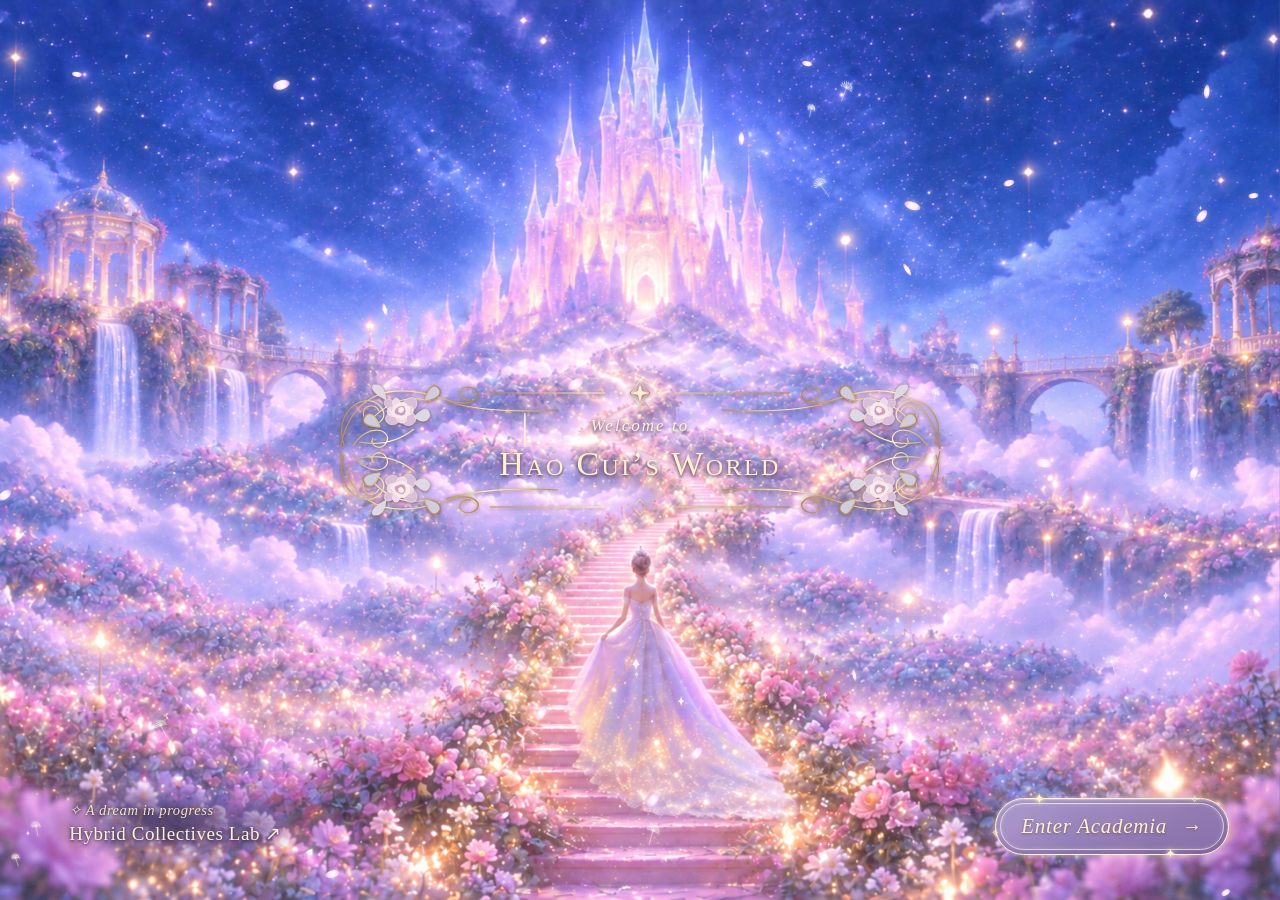
==== art.html @ e6f8b488 "Dream page lab link: Chinese text Co-Authored-By: Claude Opus 5.5 <noreply@anthropic.com> Claude-Ses" ====
<!DOCTYPE html>

<html lang="en"><head><meta charset="utf-8"/><meta content="width=device-width,initial-scale=1" name="viewport"/><title>Welcome to Hao Cui’s World</title><link href="art.css?v=35" rel="stylesheet"/><link href="portrait.jpeg?v=35" rel="icon" type="image/jpeg"/></head><body class="immersed">
<main class="dream"><div aria-label="A princess in a flowing gown approaches a luminous castle through a garden of roses" class="landscape"></div><div class="veil"></div><canvas aria-hidden="true" id="magic"></canvas></main>
<div class="world-entry invitation-entry"><svg aria-hidden="true" class="invitation-ornament" viewbox="0 0 640 170"><defs><lineargradient id="champagne"><stop stop-color="#b18b56"></stop><stop offset=".35" stop-color="#fff1c9"></stop><stop offset=".65" stop-color="#e9cc95"></stop><stop offset="1" stop-color="#ae8453"></stop></lineargradient><g fill="none" id="sprig" stroke="url(#champagne)" stroke-width="1.2"><path d="M20 84C30 29 69 15 124 34C158 47 168 25 148 22C136 22 137 37 151 35M24 80C13 49 41 27 58 39C75 54 50 68 44 52C40 40 56 37 59 46M33 81C48 56 74 65 66 78C61 87 48 80 53 73M52 54Q77 27 111 36M39 77Q70 83 94 64"></path><g transform="translate(80 45)"><g fill="#d9bedb" stroke="#fff0ea" stroke-width=".55"><path d="M0 -3C-16 -21 -21 -4 -9 1C-23 11 -6 21 0 10C9 24 24 8 11 2C26 -8 10 -22 0 -3Z"></path><path d="M0 -2C-10 -15 -16 -4 -7 1C-16 8 -5 15 0 7C7 16 16 6 8 1C18 -6 7 -16 0 -2Z" fill="#eed9eb" transform="rotate(35)"></path><path d="M-5 -4Q3 -12 9 -3Q12 5 3 9Q-7 9 -9 2Z" fill="#f9e9ef"></path><path d="M-4 -2Q5 -8 6 1Q5 8 -2 5Q-8 4 -4 -2Z" fill="#ca9fbe"></path><path d="M-2 -1Q3 -5 4 0Q2 4 -1 2Q-3 0 0 -1" fill="#fff1ed"></path></g><g fill="none" stroke="#e9cbab" stroke-width=".55"><path d="M-10 -8Q-7 0 -9 1M12 -9Q10 -3 11 2M-8 11Q-4 7 0 10"></path></g></g><g fill="#ddd8e6" stroke="#f5e3c6" stroke-width=".6"><path d="M94 52Q108 37 110 51Q105 61 94 52M66 35Q49 26 53 20Q65 18 66 35"></path></g><path d="M104 36Q112 13 120 25Q122 34 104 36M60 62Q37 61 46 50Q54 45 60 62" fill="#cfcddd"></path><path d="M126 36Q166 49 238 45"></path></g></defs><use href="#sprig"></use><use href="#sprig" transform="translate(640 0) scale(-1 1)"></use><use href="#sprig" transform="translate(0 170) scale(1 -1)"></use><use href="#sprig" transform="translate(640 170) scale(-1 -1)"></use><g fill="none" stroke="url(#champagne)"><path d="M170 28H285M355 28H470M170 142H285M355 142H470"></path><path d="M310 28L320 16L330 28L320 40Z M313 142L320 134L327 142L320 150Z"></path></g><g fill="#fff0c8"><path d="M320 19L322 26L329 28L322 30L320 37L318 30L311 28L318 26Z"></path><circle cx="301" cy="28" r="1.6"></circle><circle cx="339" cy="28" r="1.6"></circle></g></svg><div class="entry-label" id="welcome-world"><span class="welcome-line">Welcome to</span><span class="name-line">Hao Cui’s World</span></div></div>
<a class="lab-dream" href="https://hybridcollectives.github.io/"><span class="ld-small">✧ A dream in progress</span><span class="ld-name">Hybrid Collectives Lab ↗</span></a><a class="academic-entrance" href="index.html?enter=2">Enter Academia <span aria-hidden="true">→</span><i aria-hidden="true" class="rim-star rs1">✦</i><i aria-hidden="true" class="rim-star rs2">✧</i><i aria-hidden="true" class="rim-star rs3">✦</i><i aria-hidden="true" class="rim-star rs4">✧</i></a><script src="art.js?v=31"></script><script defer src="lang.js?v=22"></script></body></html>
---- art.css ----
*{box-sizing:border-box}body{margin:0;background:#100e27;color:#fff7f0;font-family:Georgia,'Times New Roman',serif;overflow:hidden}.dream,.landscape,.veil,#magic{position:fixed;inset:0}.landscape{background:url('dream-castle-v18.png') center 62%/cover no-repeat;transform:scale(1.025);animation:journey 40s ease-in-out infinite alternate}.veil{background:linear-gradient(90deg,rgba(14,10,35,.62),transparent 65%),linear-gradient(0deg,rgba(12,8,30,.65),transparent 25%,transparent 75%,rgba(12,8,30,.35));transition:opacity 2s}#magic{width:100%;height:100%;pointer-events:none}header{position:fixed;z-index:3;top:0;width:100%;padding:28px 4%;display:flex;justify-content:space-between;align-items:center;font:11px/1.4 system-ui;letter-spacing:.2em}header span{color:#f2d8e4}header i{font-style:normal;opacity:.45;margin:0 12px}a{color:inherit;text-decoration:none}button{font:inherit;color:inherit;cursor:pointer;background:transparent;border:0}header button{padding:10px;border:1px solid #f2d8e440;border-radius:30px;letter-spacing:.08em}.intro{position:absolute;z-index:2;left:7%;top:29%;transition:opacity 1.4s,transform 1.4s}.eyebrow{font:10px system-ui;letter-spacing:.35em;color:#ebcbdc}h1{font-size:clamp(45px,5.5vw,88px);font-weight:400;line-height:1.08;letter-spacing:-.045em;margin:24px 0}h1 em{font-weight:400;color:#f1d3e7}.subtitle{font-size:16px;line-height:1.7;color:#efe3f0b8}#enter{font:11px system-ui;letter-spacing:.16em;border:1px solid #f5dfef66;padding:17px 24px;margin-top:22px;border-radius:2px;background:#f4ddef0b;backdrop-filter:blur(8px)}#enter span{margin-left:30px}footer{position:fixed;bottom:25px;left:4%;right:4%;display:flex;justify-content:space-between;font:11px system-ui;letter-spacing:.07em;color:#fff4eeaa;z-index:2}#replay{display:none}.immersed .intro{opacity:0;transform:translateY(-15px);pointer-events:none}.immersed .veil{opacity:.3}.immersed #replay{display:block}.paused .landscape{animation-play-state:paused}button:hover,a:hover{color:#fff;text-shadow:0 0 15px #f7dafc}button:focus-visible,a:focus-visible{outline:2px solid #ead2f4;outline-offset:5px}@keyframes journey{to{transform:scale(1.12) translateY(1%)}}@media(max-width:600px){.landscape{background-position:55% center}.intro{left:8%;top:22%}h1{font-size:48px}.veil{background:linear-gradient(90deg,#120d327a,transparent),linear-gradient(0deg,#100d27b0,transparent 40%)}header{padding-top:22px}header span{font-size:9px}footer{font-size:10px;gap:20px}}@media(prefers-reduced-motion:reduce){.landscape{animation:none}.intro,.veil{transition:none}}

/* Pastel illustrated dream */
body{background:#e4dbf3;color:#514568}.veil{background:linear-gradient(90deg,rgba(247,239,255,.58),transparent 60%),linear-gradient(0deg,rgba(243,232,253,.2),transparent 25%)}header span{color:#665177}header button{border-color:#78618c55;background:#fff8ff66;backdrop-filter:blur(8px)}.eyebrow{color:#765984}h1 em{color:#82618b}.subtitle{color:#675879}#enter{background:#fff9ff80;border-color:#92779f66}footer{color:#574469;background:#fff8ff70;padding:10px 15px;border-radius:20px;backdrop-filter:blur(8px)}button:hover,a:hover{color:#8a5388;text-shadow:0 0 15px #fff}.immersed .veil{opacity:0}@media(max-width:600px){.landscape{background-position:57% center}.veil{background:linear-gradient(90deg,#f7efff80,transparent)}}

body{color:#fff4ff;background:#6563b1}header span,.eyebrow,.subtitle,h1 em{color:#fff0ff}header button,#enter{background:#65509330;border-color:#fff3ff80}footer{background:#68518e30;color:#fff3ff}.veil{background:linear-gradient(90deg,#403c8045,transparent 60%)}.landscape{background-position:center center}button:hover,a:hover{color:#fff}@media(max-width:600px){.landscape{background-position:center center}.veil{background:linear-gradient(90deg,#403c8030,transparent)}}

.landscape{animation:none;transform:none;background-position:center center}.veil{display:none}footer{width:max-content;max-width:90%;right:auto}

.world-entry{position:fixed;z-index:4;left:50%;top:50%;transform:translate(-50%,-50%);text-align:center;white-space:nowrap;padding:22px 34px;border:1px solid #fff4ffd0;border-radius:50px;background:linear-gradient(120deg,#453e8175,#9565a65c);backdrop-filter:blur(12px);color:#fff;font:clamp(19px,3vw,30px)/1.3 Georgia,serif;letter-spacing:.03em;box-shadow:0 0 45px #e8c3ff40,inset 0 0 22px #ffffff15;text-shadow:0 2px 12px #514374;transition:box-shadow .3s,background .3s}.world-entry span{font-size:.65em;margin-left:12px}.world-entry:hover{background:#7962a099;box-shadow:0 0 60px #f4d8ff80}.world-entry:focus-visible{outline:3px solid white;outline-offset:7px}@media(max-width:500px){.world-entry{padding:20px 22px;width:max-content;max-width:92%;font-size:21px}}

/* Floral invitation, local preview */
.world-entry{width:520px;max-width:94vw;height:140px;padding:0 50px;display:flex;justify-content:center;align-items:center;gap:12px;border:0;border-radius:0;background:transparent;backdrop-filter:none;box-shadow:none;text-shadow:0 0 9px #fff8ff99,0 2px 14px #554071;white-space:nowrap}
.world-entry::before{content:"";position:absolute;inset:20px 30px;background:radial-gradient(ellipse,#8666b06b,transparent 72%);z-index:-1;filter:blur(8px)}
.world-entry .entry-label{font-family:"Snell Roundhand","Apple Chancery","URW Chancery L","Palatino Linotype",cursive;font-style:italic;font-weight:400;font-size:clamp(23px,4vw,35px);letter-spacing:.015em;margin:0;color:#fff8ff}
.floral-frame{position:absolute;inset:0;width:100%;height:100%;pointer-events:none;filter:drop-shadow(0 0 5px #fff1ffa0)}
.world-entry .entry-ornament{margin:0;font-size:18px;color:#fff5d9;animation:invitation-twinkle 3s ease-in-out infinite}.world-entry .entry-ornament:nth-of-type(3){animation-delay:1.3s}
.world-entry:hover{background:transparent;box-shadow:none;text-shadow:0 0 15px white}.world-entry:hover .floral-frame{filter:drop-shadow(0 0 9px #fff1ff)}
@keyframes invitation-twinkle{0%,100%{opacity:.4;transform:scale(.8)}50%{opacity:1;transform:scale(1.25)}}
@media(max-width:500px){.world-entry{height:120px;padding:0 32px;gap:5px}.world-entry .entry-label{font-size:25px}.world-entry .entry-ornament{font-size:12px}}
@media(prefers-reduced-motion:reduce){.world-entry .entry-ornament{animation:none}}

/* Legible floral entrance */
header{justify-content:flex-end}
.world-entry{height:150px;isolation:isolate;transition:transform .25s,text-shadow .25s;cursor:pointer}
.world-entry::before{inset:25px 29px;border-radius:50%;background:radial-gradient(ellipse,rgba(51,34,98,.88) 0%,rgba(72,45,116,.78) 48%,rgba(103,68,140,.35) 72%,transparent 76%);filter:blur(3px);box-shadow:0 0 32px #e4c5ff30;transition:background .25s,box-shadow .25s}
.world-entry .entry-label{font-weight:700;font-size:clamp(26px,4vw,38px);text-shadow:0 2px 4px #372044,0 0 14px #f7cfff88;color:#fffaff}
.world-entry .floral-frame{filter:drop-shadow(0 2px 2px #583667) drop-shadow(0 0 5px #f2c9ff80)}
.world-entry:hover,.world-entry:focus-visible{transform:translate(-50%,-50%) scale(1.045)}
.world-entry:hover::before,.world-entry:focus-visible::before{background:radial-gradient(ellipse,#533777ed 0%,#8253a5cc 48%,#d8a3ef66 72%,transparent 76%);box-shadow:0 0 45px #f2caff88}
.world-entry:hover .floral-frame{filter:drop-shadow(0 0 8px #ffe9ff)}
.world-entry:active{transform:translate(-50%,-50%) scale(.97)}
@media(max-width:500px){.world-entry .entry-label{font-size:28px}.world-entry{height:132px}}
@media(prefers-reduced-motion:reduce){.world-entry,.world-entry::before{transition:none}}

/* Pearl leaf invitation */
.world-entry::before{inset:18px 22px;border-radius:85% 8% 85% 8% / 85% 12% 85% 12%;background:linear-gradient(145deg,#fffdf2d9,#f8f4e8ca 38%,#dcebe6c9 75%,#fffaf5cc);filter:none;box-shadow:inset 0 0 24px #fffdf3cc,0 0 24px #fff8e966;border:1px solid #fffcecaa;transform:rotate(-3deg)}
.world-entry .entry-label{color:#655775;text-shadow:0 1px 0 #fff,0 0 7px #fff9ee;font-weight:700}
.world-entry .entry-ornament{color:#b69265;text-shadow:0 0 5px #fff}
.world-entry .floral-frame{filter:drop-shadow(0 1px 1px #968f9580);opacity:.95}
.world-entry:hover::before,.world-entry:focus-visible::before{background:linear-gradient(145deg,#fffef4ee,#fff8e3e8 40%,#e1f2e7e0);box-shadow:inset 0 0 26px white,0 0 36px #fff5caaa}
.world-entry:hover .floral-frame{filter:drop-shadow(0 0 5px #fff4db)}

/* Unframed starlit lettering */
.world-entry::before{display:none}
.world-entry,.world-entry:hover,.world-entry:focus-visible{background:none;border:0;box-shadow:none;backdrop-filter:none}
.world-entry .entry-label{color:#fffdf6;text-shadow:0 2px 5px #514779,0 0 14px #8470b8,0 0 25px #fff1fc88}
.world-entry .entry-ornament{color:#fff7d9}
.world-entry .flower-spark,.world-entry .star-spark{position:absolute;margin:0;pointer-events:none;font-style:normal;line-height:1;animation:flower-glimmer 4s ease-in-out infinite;text-shadow:0 0 7px #fff,0 0 16px #ffd7f3}
.world-entry .flower-spark{font:25px Georgia,serif;color:#ffe5f4}.world-entry .flower-one{left:9%;top:25%;animation-delay:-1s}.world-entry .flower-two{right:9%;bottom:22%;font-size:20px;animation-delay:-2.5s}.world-entry .flower-three{right:19%;top:16%;font-size:15px;animation-delay:-.4s}
.world-entry .star-spark{color:#fff6d9;font-size:16px}.world-entry .star-one{left:24%;bottom:18%;animation-delay:-2s}.world-entry .star-two{right:4%;top:40%;font-size:22px;animation-delay:-3s}.world-entry .star-three{left:4%;top:53%;font-size:11px;animation-delay:-.8s}
.world-entry:hover .entry-label{text-shadow:0 0 6px #fff,0 2px 6px #675083,0 0 22px #ffdcf6}
@keyframes flower-glimmer{0%,100%{opacity:.4;transform:scale(.85) rotate(-8deg)}50%{opacity:1;transform:scale(1.12) rotate(8deg)}}
@media(prefers-reduced-motion:reduce){.world-entry .flower-spark,.world-entry .star-spark{animation:none}}

.flower-spark svg{display:block;overflow:visible;filter:drop-shadow(0 0 5px #fff0f5)}.flower-two svg{width:28px;height:28px}.flower-three svg{width:22px;height:22px}

.world-entry{pointer-events:none;width:620px;max-width:96vw;cursor:default;transition:none}.world-entry:hover,.world-entry:focus-visible,.world-entry:active{transform:translate(-50%,-50%)}
.world-entry .entry-label{pointer-events:auto;display:inline-block;line-height:1.15;font-size:clamp(25px,4vw,37px);padding:0;transition:transform .25s,text-shadow .25s}
.world-entry:hover .entry-label{text-shadow:0 2px 5px #514779,0 0 14px #8470b8,0 0 25px #fff1fc88}
.world-entry .entry-label:hover,.world-entry .entry-label:focus-visible{text-shadow:0 0 6px #fff,0 2px 6px #675083,0 0 22px #ffdcf6;transform:scale(1.04)}.world-entry .entry-label:active{transform:scale(.97)}
.cherry-petal{display:block;width:13px;height:21px;border-radius:85% 15% 75% 25%;background:radial-gradient(ellipse at 30% 25%,#fff,#ffe1f0 50%,#e6a9ce);box-shadow:0 0 9px #fff0f9;transform:rotate(30deg)}
.landscape{background-image:url('dream-empty.png');transform-origin:center center;will-change:transform}
@media(max-width:500px){.world-entry{gap:3px;padding:0 4px}.world-entry .entry-label{font-size:26px}}

/* Champagne invitation lettering */
.landscape{background-image:url('dream-castle-v18.png');transform:none!important}
.invitation-entry{width:640px;height:170px;max-width:96vw;padding:0;gap:0}
.invitation-ornament{position:absolute;inset:0;width:100%;height:100%;pointer-events:none;filter:drop-shadow(0 1px 2px #725570) drop-shadow(0 0 4px #ffebcd55)}
.invitation-entry .entry-label{display:flex;flex-direction:column;align-items:center;gap:8px;font-family:Didot,'Bodoni 72','Palatino Linotype',Georgia,serif;font-style:normal;font-weight:400;color:#fff0d1;text-shadow:0 2px 3px #69506c,0 0 10px #836484}
.invitation-entry .entry-label .welcome-line{font:italic 17px/1.1 Georgia,serif;letter-spacing:.12em;margin:0;color:#fff2e0}
.invitation-entry .entry-label .name-line{font:400 34px/1.15 Didot,'Bodoni 72',Georgia,serif;letter-spacing:.07em;font-variant:small-caps;margin:0;color:#fff0d1}
.invitation-entry .entry-label:hover{filter:drop-shadow(0 0 7px #ffe4b4)}
@media(max-width:500px){.invitation-entry{height:135px}.invitation-entry .entry-label .name-line{font-size:25px;letter-spacing:.03em}.invitation-entry .entry-label .welcome-line{font-size:14px}.invitation-entry .entry-label{gap:6px}}


/* Illuminate ornament only when the text itself is hovered or focused. */
.invitation-ornament{transition:filter .3s ease}
.invitation-entry:has(.entry-label:hover) .invitation-ornament,
.invitation-entry:has(.entry-label:focus-visible) .invitation-ornament,
.invitation-entry:has(.entry-label:active) .invitation-ornament{filter:brightness(1.05) drop-shadow(0 0 2px #fff0c644)}
@media(prefers-reduced-motion:reduce){.invitation-ornament{transition:none}}

/* Touch feedback follows the lettering, without the browser's rectangular tap overlay. */
.invitation-entry .entry-label{-webkit-tap-highlight-color:transparent}
@media(hover:none) and (pointer:coarse){
.invitation-entry .entry-label:focus:not(:focus-visible){outline:none}
.invitation-entry .entry-label:active{background:transparent;text-shadow:0 0 5px #fff7df,0 1px 3px #69506c}
}

/* Use a lettering glow instead of a rectangular focus ring on the entrance. */
.invitation-entry .entry-label,
.invitation-entry .entry-label *{-webkit-touch-callout:none;-webkit-user-select:none;user-select:none;-webkit-tap-highlight-color:transparent}
.invitation-entry .entry-label:focus,
.invitation-entry .entry-label:focus-visible{outline:none;box-shadow:none}
.invitation-entry .entry-label:focus-visible{text-shadow:0 0 5px #fff7df,0 0 12px #fff0c6;text-decoration:underline;text-decoration-color:#fff0c6;text-underline-offset:6px}
@media(hover:none) and (pointer:coarse){.invitation-entry .entry-label:focus-visible{text-decoration:none;text-shadow:0 1px 3px #69506c}}

button.entry-label{appearance:none;-webkit-appearance:none;border:0;border-radius:0;background:transparent;margin:0;cursor:pointer;touch-action:manipulation}
button.entry-label:active,button.entry-label:focus{background:transparent;outline:none;box-shadow:none}

#welcome-world{cursor:default;user-select:none;-webkit-user-select:none;-webkit-touch-callout:none}
.academic-entrance{position:fixed;right:4%;bottom:5%;z-index:5;display:inline-flex;gap:16px;align-items:center;padding:15px 25px;border:1px solid #f7e5b9aa;border-radius:32px;background:linear-gradient(120deg,#68528488,#9d78936b);backdrop-filter:blur(8px);color:#fff1d4;font:italic 20px Georgia,serif;letter-spacing:.025em;box-shadow:0 0 18px #f7dd9b55,inset 0 0 12px #ffefc522;text-shadow:0 1px 5px #61516d;transition:box-shadow .25s,background .25s;-webkit-tap-highlight-color:transparent}
.academic-entrance:hover,.academic-entrance:focus-visible{background:#927498aa;box-shadow:0 0 26px #ffe4b799}
@media(max-width:600px){.academic-entrance{font-size:17px;padding:13px 20px;bottom:max(24px,env(safe-area-inset-bottom));right:6%}}

/* Luminous invitation-style return button */
.academic-entrance{right:4%;bottom:5%;min-width:245px;justify-content:center;gap:18px;padding:17px 28px;border:1.5px solid #ffedba;border-radius:999px;background:linear-gradient(180deg,rgba(107,79,125,.86),rgba(62,48,91,.9));font-family:Didot,'Bodoni 72','Palatino Linotype',Georgia,serif;font-size:25px;font-style:italic;font-weight:600;letter-spacing:.05em;color:#fff1d7;text-shadow:0 0 5px #fff1d766,0 2px 3px #43334f;box-shadow:inset 0 0 13px #f4d1a448,0 0 5px #ffebbaaa,0 0 16px #ffd58c70,0 0 29px #f8cf9f35;backdrop-filter:blur(6px);transition:box-shadow .3s,border-color .3s,text-shadow .3s,transform .3s}
.academic-entrance::before{content:"";position:absolute;inset:3px;border:1px solid #fff1cc33;border-radius:inherit;pointer-events:none}
.academic-entrance span{font-family:Georgia,serif;font-style:normal;font-weight:400;font-size:24px;color:#fff0d2}
.academic-entrance:hover,.academic-entrance:focus-visible{background:linear-gradient(180deg,#82618eeb,#51406fe8);border-color:#fff7df;color:#fff9ed;text-shadow:0 0 7px #fff4d8,0 0 16px #ffdfb388;box-shadow:inset 0 0 18px #ffe3b06b,0 0 7px #fff0cddd,0 0 23px #ffdb97aa,0 0 40px #f8cf9f55;transform:translateY(-2px)}
.academic-entrance:active{transform:translateY(0) scale(.98)}
@media(max-width:600px){.academic-entrance{min-width:205px;font-size:22px;padding:15px 24px;right:6%;bottom:max(25px,env(safe-area-inset-bottom));gap:14px}}
@media(prefers-reduced-motion:reduce){.academic-entrance{transition:none}}

/* Sakura glass with a fine champagne rim. */
.academic-entrance{min-width:215px;padding:15px 25px;gap:15px;font-size:21px;font-weight:500;letter-spacing:.035em;color:#79505d;border:1px solid #fff3d9;background:linear-gradient(160deg,#fff0eac9 0%,#f4c8cecf 45%,#e9abbcbf 100%);text-shadow:0 1px 1px #fff5ef;box-shadow:inset 0 1px 2px #fffaf2, inset 0 -2px 5px #c37e9144,0 0 4px #fff0c9,0 0 15px #ffe2c37a;overflow:hidden}
.academic-entrance::before{inset:4px;border:.6px solid #fff9e9b0;box-shadow:inset 0 0 4px #fff7e444}
.academic-entrance::after{content:"";position:absolute;inset:-70% -40%;pointer-events:none;background:linear-gradient(110deg,transparent 40%,#ffffff00 44%,#fffbe8e6 49%,#ffffff88 51%,transparent 57%);transform:translateX(-95%);opacity:0}
.academic-entrance span{font-size:20px;color:#906171}
.academic-entrance:hover,.academic-entrance:focus-visible{background:linear-gradient(160deg,#fff6edf2,#f8d8daee 45%,#efb9c9e6);color:#744a59;border-color:#fffbe8;text-shadow:0 0 7px #fff5e3;box-shadow:inset 0 1px 3px white,0 0 7px #fff2ce,0 0 23px #ffe7bdd0;transform:translateY(-1px)}
.academic-entrance:hover::after{animation:sakura-sheen 1.5s ease-out}
.academic-entrance:active,.academic-entrance.is-entering{transform:scale(.98);background:#fff1e9;color:#744a59;box-shadow:inset 0 0 12px white,0 0 10px #fff9dc,0 0 28px #ffe2b4,0 0 48px #ffdbe18c}
.academic-entrance.is-entering::after{animation:sakura-sheen .4s ease-out}
@keyframes sakura-sheen{0%{opacity:0;transform:translateX(-65%)}20%{opacity:1}100%{opacity:0;transform:translateX(65%)}}
@media(max-width:600px){.academic-entrance{font-size:19px;min-width:195px;padding:14px 23px;gap:13px}.academic-entrance span{font-size:19px}}
@media(prefers-reduced-motion:reduce){.academic-entrance:hover::after,.academic-entrance.is-entering::after{animation:none}}

/* Rose satin with pale-gold lettering and sparse rim stars. */
.academic-entrance{overflow:visible;background:linear-gradient(155deg,#b09dcfed,#937eb6ed 55%,#7f6aa3ed);color:#fff0d1;text-shadow:0 1px 3px #69506c,0 0 5px #ffe9c333;box-shadow:inset 0 1px 2px #ffe3d8aa,inset 0 -2px 5px #663c5744,0 0 5px #fff0c977,0 0 15px #ffe2c34d}
.academic-entrance span{color:#fff0d1}
.academic-entrance::after{inset:1px;border-radius:inherit}
.academic-entrance:hover,.academic-entrance:focus-visible{background:linear-gradient(155deg,#c0aeddf5,#a38bc6f5 55%,#9079b5f5);color:#fff0d1;text-shadow:0 0 7px #fff0d1}
.academic-entrance:active,.academic-entrance.is-entering{background:linear-gradient(155deg,#cdbbe8,#af98d1 55%,#9981bf);color:#fff0d1}
.rim-star{position:absolute;pointer-events:none;font-family:Georgia,serif;font-style:normal;font-weight:400;color:#fff3ce;line-height:1;text-shadow:0 0 5px #fff5d2,0 0 10px #ffd6ac88;animation:rim-twinkle 3.6s ease-in-out infinite}
.rs1{left:16%;top:-7px;font-size:15px;animation-delay:-.3s}.rs2{right:12%;top:-5px;font-size:11px;animation-delay:-2.1s}.rs3{right:22%;bottom:-6px;font-size:13px;animation-delay:-1.3s}.rs4{left:-5px;top:53%;font-size:10px;animation-delay:-2.8s}
@keyframes rim-twinkle{0%,100%{opacity:.3;transform:scale(.75)}45%{opacity:1;transform:scale(1.1)}70%{opacity:.5;transform:scale(.9)}}
@media(prefers-reduced-motion:reduce){.rim-star{animation:none;opacity:.7}}

.lab-dream{position:fixed;left:4%;bottom:5%;z-index:5;display:flex;flex-direction:column;gap:3px;padding:8px 4px;color:#fff1d7;text-decoration:none;font-family:Georgia,serif;text-shadow:0 0 6px #fff1d766,0 2px 6px #3e305b;opacity:.88;transition:opacity .3s,text-shadow .3s,transform .3s}
.lab-dream .ld-small{font-style:italic;font-size:14px;letter-spacing:.04em;color:#f7e5b9}
.lab-dream .ld-name{font-size:18px;letter-spacing:.03em}
.lab-dream:hover,.lab-dream:focus-visible{opacity:1;text-shadow:0 0 8px #fff4d8,0 0 18px #ffdfb388;transform:translateY(-2px)}
@media(max-width:600px){.lab-dream{left:50%;right:auto;transform:translateX(-50%);bottom:calc(max(24px,env(safe-area-inset-bottom)) + 74px);align-items:center;text-align:center;white-space:nowrap}.lab-dream:hover,.lab-dream:focus-visible{transform:translateX(-50%) translateY(-2px)}}
.lab-dream{padding:10px 18px;opacity:1;text-shadow:0 0 4px #3e305b,0 1px 3px #3e305bcc,0 0 10px #fff1d740}
.lab-dream::before{content:"";position:absolute;inset:-6px -14px;background:radial-gradient(ellipse at center,#3e305bb0 0%,#5a458070 45%,transparent 75%);filter:blur(6px);z-index:-1;border-radius:50%}
.lab-dream .ld-small{font-size:14.5px}.lab-dream .ld-name{font-size:19px}
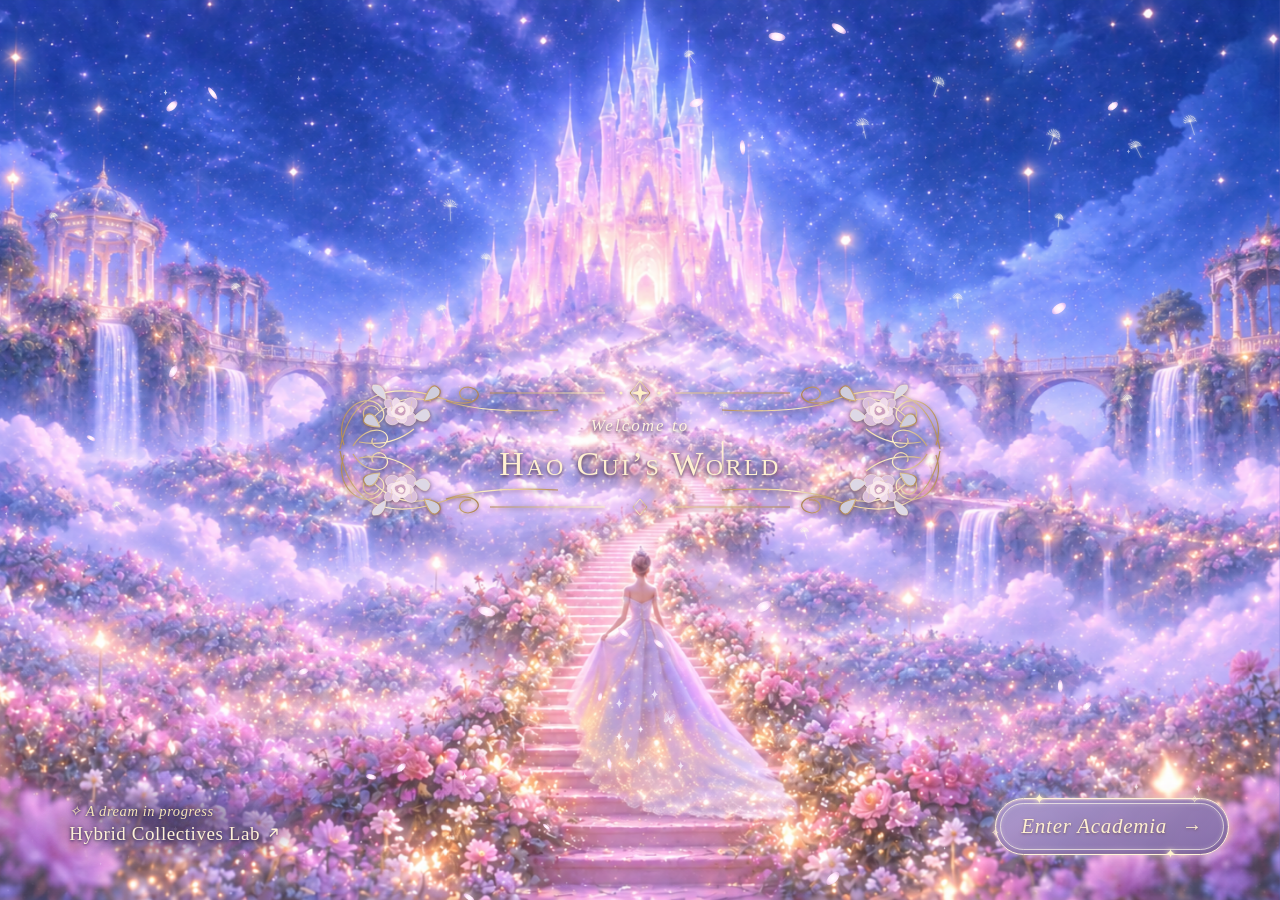
==== commit 94b6450c: "Dream page: draw the lab link arrow as SVG so iPhone does not show an emoji Co-Authored-By: Claude O" ====
--- a/art.html
+++ b/art.html
@@ -1,6 +1,6 @@
 <!DOCTYPE html>
 
-<html lang="en"><head><meta charset="utf-8"/><meta content="width=device-width,initial-scale=1" name="viewport"/><title>Welcome to Hao Cui’s World</title><link href="art.css?v=35" rel="stylesheet"/><link href="portrait.jpeg?v=35" rel="icon" type="image/jpeg"/></head><body class="immersed">
+<html lang="en"><head><meta charset="utf-8"/><meta content="width=device-width,initial-scale=1" name="viewport"/><title>Welcome to Hao Cui’s World</title><link href="art.css?v=36" rel="stylesheet"/><link href="portrait.jpeg?v=35" rel="icon" type="image/jpeg"/></head><body class="immersed">
 <main class="dream"><div aria-label="A princess in a flowing gown approaches a luminous castle through a garden of roses" class="landscape"></div><div class="veil"></div><canvas aria-hidden="true" id="magic"></canvas></main>
 <div class="world-entry invitation-entry"><svg aria-hidden="true" class="invitation-ornament" viewbox="0 0 640 170"><defs><lineargradient id="champagne"><stop stop-color="#b18b56"></stop><stop offset=".35" stop-color="#fff1c9"></stop><stop offset=".65" stop-color="#e9cc95"></stop><stop offset="1" stop-color="#ae8453"></stop></lineargradient><g fill="none" id="sprig" stroke="url(#champagne)" stroke-width="1.2"><path d="M20 84C30 29 69 15 124 34C158 47 168 25 148 22C136 22 137 37 151 35M24 80C13 49 41 27 58 39C75 54 50 68 44 52C40 40 56 37 59 46M33 81C48 56 74 65 66 78C61 87 48 80 53 73M52 54Q77 27 111 36M39 77Q70 83 94 64"></path><g transform="translate(80 45)"><g fill="#d9bedb" stroke="#fff0ea" stroke-width=".55"><path d="M0 -3C-16 -21 -21 -4 -9 1C-23 11 -6 21 0 10C9 24 24 8 11 2C26 -8 10 -22 0 -3Z"></path><path d="M0 -2C-10 -15 -16 -4 -7 1C-16 8 -5 15 0 7C7 16 16 6 8 1C18 -6 7 -16 0 -2Z" fill="#eed9eb" transform="rotate(35)"></path><path d="M-5 -4Q3 -12 9 -3Q12 5 3 9Q-7 9 -9 2Z" fill="#f9e9ef"></path><path d="M-4 -2Q5 -8 6 1Q5 8 -2 5Q-8 4 -4 -2Z" fill="#ca9fbe"></path><path d="M-2 -1Q3 -5 4 0Q2 4 -1 2Q-3 0 0 -1" fill="#fff1ed"></path></g><g fill="none" stroke="#e9cbab" stroke-width=".55"><path d="M-10 -8Q-7 0 -9 1M12 -9Q10 -3 11 2M-8 11Q-4 7 0 10"></path></g></g><g fill="#ddd8e6" stroke="#f5e3c6" stroke-width=".6"><path d="M94 52Q108 37 110 51Q105 61 94 52M66 35Q49 26 53 20Q65 18 66 35"></path></g><path d="M104 36Q112 13 120 25Q122 34 104 36M60 62Q37 61 46 50Q54 45 60 62" fill="#cfcddd"></path><path d="M126 36Q166 49 238 45"></path></g></defs><use href="#sprig"></use><use href="#sprig" transform="translate(640 0) scale(-1 1)"></use><use href="#sprig" transform="translate(0 170) scale(1 -1)"></use><use href="#sprig" transform="translate(640 170) scale(-1 -1)"></use><g fill="none" stroke="url(#champagne)"><path d="M170 28H285M355 28H470M170 142H285M355 142H470"></path><path d="M310 28L320 16L330 28L320 40Z M313 142L320 134L327 142L320 150Z"></path></g><g fill="#fff0c8"><path d="M320 19L322 26L329 28L322 30L320 37L318 30L311 28L318 26Z"></path><circle cx="301" cy="28" r="1.6"></circle><circle cx="339" cy="28" r="1.6"></circle></g></svg><div class="entry-label" id="welcome-world"><span class="welcome-line">Welcome to</span><span class="name-line">Hao Cui’s World</span></div></div>
-<a class="lab-dream" href="https://hybridcollectives.github.io/"><span class="ld-small">✧ A dream in progress</span><span class="ld-name">Hybrid Collectives Lab ↗</span></a><a class="academic-entrance" href="index.html?enter=2">Enter Academia <span aria-hidden="true">→</span><i aria-hidden="true" class="rim-star rs1">✦</i><i aria-hidden="true" class="rim-star rs2">✧</i><i aria-hidden="true" class="rim-star rs3">✦</i><i aria-hidden="true" class="rim-star rs4">✧</i></a><script src="art.js?v=31"></script><script defer src="lang.js?v=22"></script></body></html>
+<a class="lab-dream" href="https://hybridcollectives.github.io/"><span class="ld-small">✧ A dream in progress</span><span class="ld-name"><span class="ld-label">Hybrid Collectives Lab</span><svg aria-hidden="true" class="ld-arrow" viewBox="0 0 12 12"><path d="M3 9L9 3M4.5 3H9V7.5" fill="none" stroke="currentColor" stroke-width="1.3" stroke-linecap="round" stroke-linejoin="round"/></svg></span></a><a class="academic-entrance" href="index.html?enter=2">Enter Academia <span aria-hidden="true">→</span><i aria-hidden="true" class="rim-star rs1">✦</i><i aria-hidden="true" class="rim-star rs2">✧</i><i aria-hidden="true" class="rim-star rs3">✦</i><i aria-hidden="true" class="rim-star rs4">✧</i></a><script src="art.js?v=31"></script><script defer src="lang.js?v=23"></script></body></html>
--- a/art.css
+++ b/art.css
@@ -145,3 +145,4 @@
 .lab-dream{padding:10px 18px;opacity:1;text-shadow:0 0 4px #3e305b,0 1px 3px #3e305bcc,0 0 10px #fff1d740}
 .lab-dream::before{content:"";position:absolute;inset:-6px -14px;background:radial-gradient(ellipse at center,#3e305bb0 0%,#5a458070 45%,transparent 75%);filter:blur(6px);z-index:-1;border-radius:50%}
 .lab-dream .ld-small{font-size:14.5px}.lab-dream .ld-name{font-size:19px}
+.lab-dream .ld-name{display:inline-flex;align-items:center;gap:7px}.lab-dream .ld-arrow{width:.7em;height:.7em;transform:translateY(-1px);flex:none;filter:drop-shadow(0 0 3px #3e305b)}
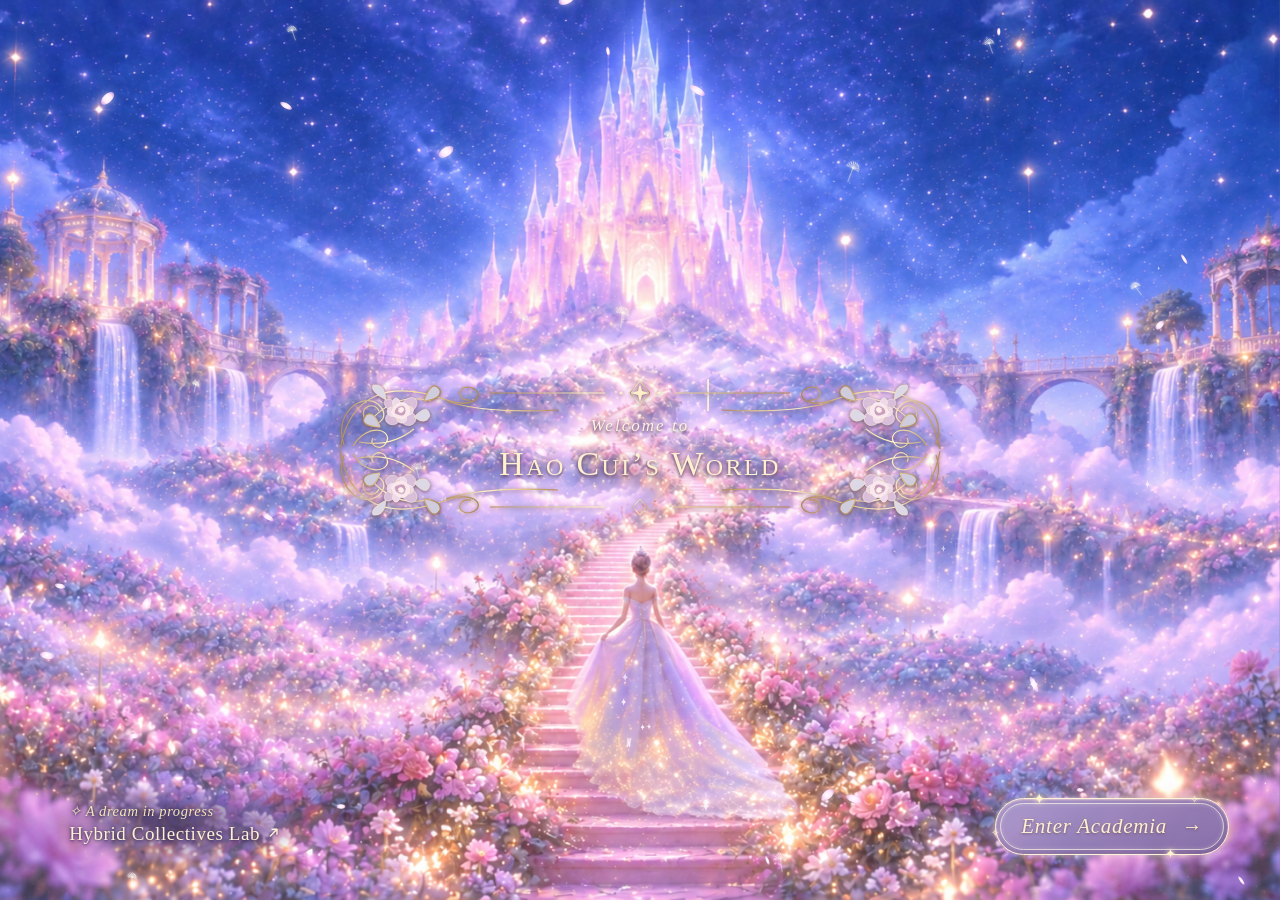
==== commit 0c107d09: "Dream page links to hybridcollectives.org Co-Authored-By: Claude Opus 5.5 <noreply@anthropic.com> Cl" ====
--- a/art.html
+++ b/art.html
@@ -3,4 +3,4 @@
 <html lang="en"><head><meta charset="utf-8"/><meta content="width=device-width,initial-scale=1" name="viewport"/><title>Welcome to Hao Cui’s World</title><link href="art.css?v=36" rel="stylesheet"/><link href="portrait.jpeg?v=35" rel="icon" type="image/jpeg"/></head><body class="immersed">
 <main class="dream"><div aria-label="A princess in a flowing gown approaches a luminous castle through a garden of roses" class="landscape"></div><div class="veil"></div><canvas aria-hidden="true" id="magic"></canvas></main>
 <div class="world-entry invitation-entry"><svg aria-hidden="true" class="invitation-ornament" viewbox="0 0 640 170"><defs><lineargradient id="champagne"><stop stop-color="#b18b56"></stop><stop offset=".35" stop-color="#fff1c9"></stop><stop offset=".65" stop-color="#e9cc95"></stop><stop offset="1" stop-color="#ae8453"></stop></lineargradient><g fill="none" id="sprig" stroke="url(#champagne)" stroke-width="1.2"><path d="M20 84C30 29 69 15 124 34C158 47 168 25 148 22C136 22 137 37 151 35M24 80C13 49 41 27 58 39C75 54 50 68 44 52C40 40 56 37 59 46M33 81C48 56 74 65 66 78C61 87 48 80 53 73M52 54Q77 27 111 36M39 77Q70 83 94 64"></path><g transform="translate(80 45)"><g fill="#d9bedb" stroke="#fff0ea" stroke-width=".55"><path d="M0 -3C-16 -21 -21 -4 -9 1C-23 11 -6 21 0 10C9 24 24 8 11 2C26 -8 10 -22 0 -3Z"></path><path d="M0 -2C-10 -15 -16 -4 -7 1C-16 8 -5 15 0 7C7 16 16 6 8 1C18 -6 7 -16 0 -2Z" fill="#eed9eb" transform="rotate(35)"></path><path d="M-5 -4Q3 -12 9 -3Q12 5 3 9Q-7 9 -9 2Z" fill="#f9e9ef"></path><path d="M-4 -2Q5 -8 6 1Q5 8 -2 5Q-8 4 -4 -2Z" fill="#ca9fbe"></path><path d="M-2 -1Q3 -5 4 0Q2 4 -1 2Q-3 0 0 -1" fill="#fff1ed"></path></g><g fill="none" stroke="#e9cbab" stroke-width=".55"><path d="M-10 -8Q-7 0 -9 1M12 -9Q10 -3 11 2M-8 11Q-4 7 0 10"></path></g></g><g fill="#ddd8e6" stroke="#f5e3c6" stroke-width=".6"><path d="M94 52Q108 37 110 51Q105 61 94 52M66 35Q49 26 53 20Q65 18 66 35"></path></g><path d="M104 36Q112 13 120 25Q122 34 104 36M60 62Q37 61 46 50Q54 45 60 62" fill="#cfcddd"></path><path d="M126 36Q166 49 238 45"></path></g></defs><use href="#sprig"></use><use href="#sprig" transform="translate(640 0) scale(-1 1)"></use><use href="#sprig" transform="translate(0 170) scale(1 -1)"></use><use href="#sprig" transform="translate(640 170) scale(-1 -1)"></use><g fill="none" stroke="url(#champagne)"><path d="M170 28H285M355 28H470M170 142H285M355 142H470"></path><path d="M310 28L320 16L330 28L320 40Z M313 142L320 134L327 142L320 150Z"></path></g><g fill="#fff0c8"><path d="M320 19L322 26L329 28L322 30L320 37L318 30L311 28L318 26Z"></path><circle cx="301" cy="28" r="1.6"></circle><circle cx="339" cy="28" r="1.6"></circle></g></svg><div class="entry-label" id="welcome-world"><span class="welcome-line">Welcome to</span><span class="name-line">Hao Cui’s World</span></div></div>
-<a class="lab-dream" href="https://hybridcollectives.github.io/"><span class="ld-small">✧ A dream in progress</span><span class="ld-name"><span class="ld-label">Hybrid Collectives Lab</span><svg aria-hidden="true" class="ld-arrow" viewBox="0 0 12 12"><path d="M3 9L9 3M4.5 3H9V7.5" fill="none" stroke="currentColor" stroke-width="1.3" stroke-linecap="round" stroke-linejoin="round"/></svg></span></a><a class="academic-entrance" href="index.html?enter=2">Enter Academia <span aria-hidden="true">→</span><i aria-hidden="true" class="rim-star rs1">✦</i><i aria-hidden="true" class="rim-star rs2">✧</i><i aria-hidden="true" class="rim-star rs3">✦</i><i aria-hidden="true" class="rim-star rs4">✧</i></a><script src="art.js?v=31"></script><script defer src="lang.js?v=23"></script></body></html>
+<a class="lab-dream" href="https://hybridcollectives.org/"><span class="ld-small">✧ A dream in progress</span><span class="ld-name"><span class="ld-label">Hybrid Collectives Lab</span><svg aria-hidden="true" class="ld-arrow" viewBox="0 0 12 12"><path d="M3 9L9 3M4.5 3H9V7.5" fill="none" stroke="currentColor" stroke-width="1.3" stroke-linecap="round" stroke-linejoin="round"/></svg></span></a><a class="academic-entrance" href="index.html?enter=2">Enter Academia <span aria-hidden="true">→</span><i aria-hidden="true" class="rim-star rs1">✦</i><i aria-hidden="true" class="rim-star rs2">✧</i><i aria-hidden="true" class="rim-star rs3">✦</i><i aria-hidden="true" class="rim-star rs4">✧</i></a><script src="art.js?v=31"></script><script defer src="lang.js?v=23"></script></body></html>
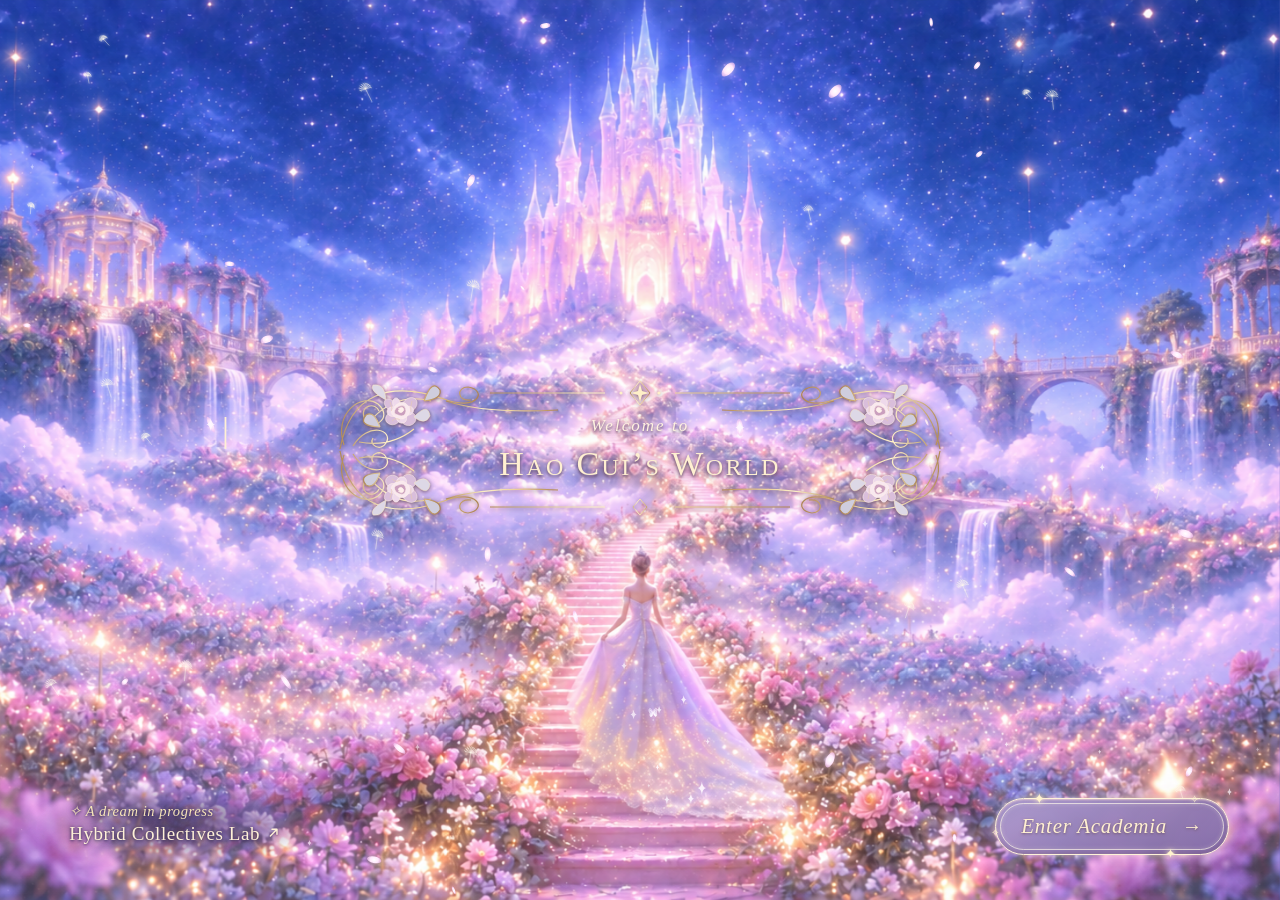
==== commit 6d835e82: "Footer shows the current year Co-Authored-By: Claude Opus 5.5 <noreply@anthropic.com> Claude-Session" ====
--- a/art.html
+++ b/art.html
@@ -3,4 +3,4 @@
 <html lang="en"><head><meta charset="utf-8"/><meta content="width=device-width,initial-scale=1" name="viewport"/><title>Welcome to Hao Cui’s World</title><link href="art.css?v=36" rel="stylesheet"/><link href="portrait.jpeg?v=35" rel="icon" type="image/jpeg"/></head><body class="immersed">
 <main class="dream"><div aria-label="A princess in a flowing gown approaches a luminous castle through a garden of roses" class="landscape"></div><div class="veil"></div><canvas aria-hidden="true" id="magic"></canvas></main>
 <div class="world-entry invitation-entry"><svg aria-hidden="true" class="invitation-ornament" viewbox="0 0 640 170"><defs><lineargradient id="champagne"><stop stop-color="#b18b56"></stop><stop offset=".35" stop-color="#fff1c9"></stop><stop offset=".65" stop-color="#e9cc95"></stop><stop offset="1" stop-color="#ae8453"></stop></lineargradient><g fill="none" id="sprig" stroke="url(#champagne)" stroke-width="1.2"><path d="M20 84C30 29 69 15 124 34C158 47 168 25 148 22C136 22 137 37 151 35M24 80C13 49 41 27 58 39C75 54 50 68 44 52C40 40 56 37 59 46M33 81C48 56 74 65 66 78C61 87 48 80 53 73M52 54Q77 27 111 36M39 77Q70 83 94 64"></path><g transform="translate(80 45)"><g fill="#d9bedb" stroke="#fff0ea" stroke-width=".55"><path d="M0 -3C-16 -21 -21 -4 -9 1C-23 11 -6 21 0 10C9 24 24 8 11 2C26 -8 10 -22 0 -3Z"></path><path d="M0 -2C-10 -15 -16 -4 -7 1C-16 8 -5 15 0 7C7 16 16 6 8 1C18 -6 7 -16 0 -2Z" fill="#eed9eb" transform="rotate(35)"></path><path d="M-5 -4Q3 -12 9 -3Q12 5 3 9Q-7 9 -9 2Z" fill="#f9e9ef"></path><path d="M-4 -2Q5 -8 6 1Q5 8 -2 5Q-8 4 -4 -2Z" fill="#ca9fbe"></path><path d="M-2 -1Q3 -5 4 0Q2 4 -1 2Q-3 0 0 -1" fill="#fff1ed"></path></g><g fill="none" stroke="#e9cbab" stroke-width=".55"><path d="M-10 -8Q-7 0 -9 1M12 -9Q10 -3 11 2M-8 11Q-4 7 0 10"></path></g></g><g fill="#ddd8e6" stroke="#f5e3c6" stroke-width=".6"><path d="M94 52Q108 37 110 51Q105 61 94 52M66 35Q49 26 53 20Q65 18 66 35"></path></g><path d="M104 36Q112 13 120 25Q122 34 104 36M60 62Q37 61 46 50Q54 45 60 62" fill="#cfcddd"></path><path d="M126 36Q166 49 238 45"></path></g></defs><use href="#sprig"></use><use href="#sprig" transform="translate(640 0) scale(-1 1)"></use><use href="#sprig" transform="translate(0 170) scale(1 -1)"></use><use href="#sprig" transform="translate(640 170) scale(-1 -1)"></use><g fill="none" stroke="url(#champagne)"><path d="M170 28H285M355 28H470M170 142H285M355 142H470"></path><path d="M310 28L320 16L330 28L320 40Z M313 142L320 134L327 142L320 150Z"></path></g><g fill="#fff0c8"><path d="M320 19L322 26L329 28L322 30L320 37L318 30L311 28L318 26Z"></path><circle cx="301" cy="28" r="1.6"></circle><circle cx="339" cy="28" r="1.6"></circle></g></svg><div class="entry-label" id="welcome-world"><span class="welcome-line">Welcome to</span><span class="name-line">Hao Cui’s World</span></div></div>
-<a class="lab-dream" href="https://hybridcollectives.org/"><span class="ld-small">✧ A dream in progress</span><span class="ld-name"><span class="ld-label">Hybrid Collectives Lab</span><svg aria-hidden="true" class="ld-arrow" viewBox="0 0 12 12"><path d="M3 9L9 3M4.5 3H9V7.5" fill="none" stroke="currentColor" stroke-width="1.3" stroke-linecap="round" stroke-linejoin="round"/></svg></span></a><a class="academic-entrance" href="index.html?enter=2">Enter Academia <span aria-hidden="true">→</span><i aria-hidden="true" class="rim-star rs1">✦</i><i aria-hidden="true" class="rim-star rs2">✧</i><i aria-hidden="true" class="rim-star rs3">✦</i><i aria-hidden="true" class="rim-star rs4">✧</i></a><script src="art.js?v=31"></script><script defer src="lang.js?v=23"></script></body></html>
+<a class="lab-dream" href="https://hybridcollectives.org/"><span class="ld-small">✧ A dream in progress</span><span class="ld-name"><span class="ld-label">Hybrid Collectives Lab</span><svg aria-hidden="true" class="ld-arrow" viewBox="0 0 12 12"><path d="M3 9L9 3M4.5 3H9V7.5" fill="none" stroke="currentColor" stroke-width="1.3" stroke-linecap="round" stroke-linejoin="round"/></svg></span></a><a class="academic-entrance" href="index.html?enter=2">Enter Academia <span aria-hidden="true">→</span><i aria-hidden="true" class="rim-star rs1">✦</i><i aria-hidden="true" class="rim-star rs2">✧</i><i aria-hidden="true" class="rim-star rs3">✦</i><i aria-hidden="true" class="rim-star rs4">✧</i></a><script src="art.js?v=31"></script><script defer src="lang.js?v=25"></script></body></html>
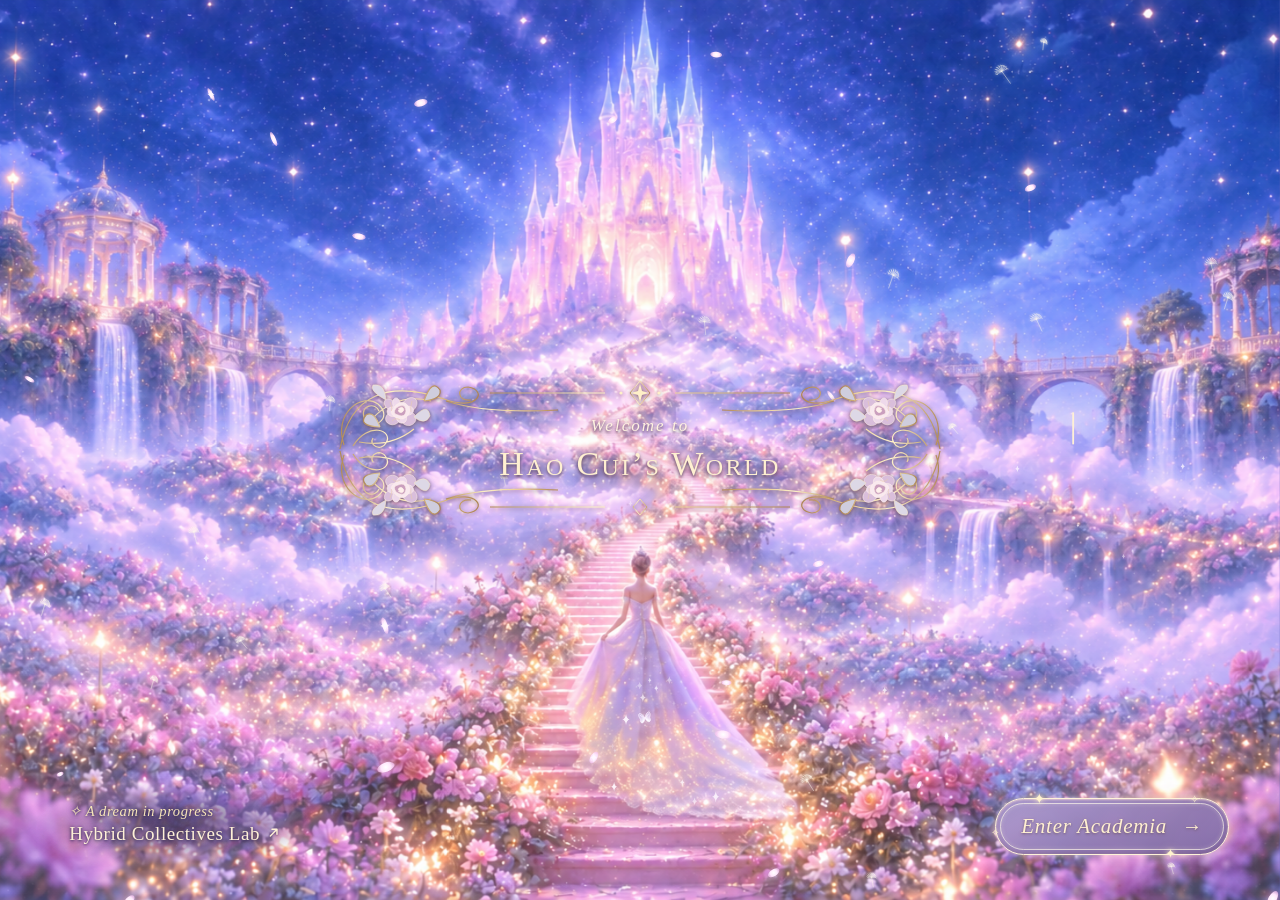
==== commit 25bebb6c: "Rename third research theme to social influence and opinion dynamics Co-Authored-By: Claude Opus 5.5" ====
--- a/art.html
+++ b/art.html
@@ -3,4 +3,4 @@
 <html lang="en"><head><meta charset="utf-8"/><meta content="width=device-width,initial-scale=1" name="viewport"/><title>Welcome to Hao Cui’s World</title><link href="art.css?v=36" rel="stylesheet"/><link href="portrait.jpeg?v=35" rel="icon" type="image/jpeg"/></head><body class="immersed">
 <main class="dream"><div aria-label="A princess in a flowing gown approaches a luminous castle through a garden of roses" class="landscape"></div><div class="veil"></div><canvas aria-hidden="true" id="magic"></canvas></main>
 <div class="world-entry invitation-entry"><svg aria-hidden="true" class="invitation-ornament" viewbox="0 0 640 170"><defs><lineargradient id="champagne"><stop stop-color="#b18b56"></stop><stop offset=".35" stop-color="#fff1c9"></stop><stop offset=".65" stop-color="#e9cc95"></stop><stop offset="1" stop-color="#ae8453"></stop></lineargradient><g fill="none" id="sprig" stroke="url(#champagne)" stroke-width="1.2"><path d="M20 84C30 29 69 15 124 34C158 47 168 25 148 22C136 22 137 37 151 35M24 80C13 49 41 27 58 39C75 54 50 68 44 52C40 40 56 37 59 46M33 81C48 56 74 65 66 78C61 87 48 80 53 73M52 54Q77 27 111 36M39 77Q70 83 94 64"></path><g transform="translate(80 45)"><g fill="#d9bedb" stroke="#fff0ea" stroke-width=".55"><path d="M0 -3C-16 -21 -21 -4 -9 1C-23 11 -6 21 0 10C9 24 24 8 11 2C26 -8 10 -22 0 -3Z"></path><path d="M0 -2C-10 -15 -16 -4 -7 1C-16 8 -5 15 0 7C7 16 16 6 8 1C18 -6 7 -16 0 -2Z" fill="#eed9eb" transform="rotate(35)"></path><path d="M-5 -4Q3 -12 9 -3Q12 5 3 9Q-7 9 -9 2Z" fill="#f9e9ef"></path><path d="M-4 -2Q5 -8 6 1Q5 8 -2 5Q-8 4 -4 -2Z" fill="#ca9fbe"></path><path d="M-2 -1Q3 -5 4 0Q2 4 -1 2Q-3 0 0 -1" fill="#fff1ed"></path></g><g fill="none" stroke="#e9cbab" stroke-width=".55"><path d="M-10 -8Q-7 0 -9 1M12 -9Q10 -3 11 2M-8 11Q-4 7 0 10"></path></g></g><g fill="#ddd8e6" stroke="#f5e3c6" stroke-width=".6"><path d="M94 52Q108 37 110 51Q105 61 94 52M66 35Q49 26 53 20Q65 18 66 35"></path></g><path d="M104 36Q112 13 120 25Q122 34 104 36M60 62Q37 61 46 50Q54 45 60 62" fill="#cfcddd"></path><path d="M126 36Q166 49 238 45"></path></g></defs><use href="#sprig"></use><use href="#sprig" transform="translate(640 0) scale(-1 1)"></use><use href="#sprig" transform="translate(0 170) scale(1 -1)"></use><use href="#sprig" transform="translate(640 170) scale(-1 -1)"></use><g fill="none" stroke="url(#champagne)"><path d="M170 28H285M355 28H470M170 142H285M355 142H470"></path><path d="M310 28L320 16L330 28L320 40Z M313 142L320 134L327 142L320 150Z"></path></g><g fill="#fff0c8"><path d="M320 19L322 26L329 28L322 30L320 37L318 30L311 28L318 26Z"></path><circle cx="301" cy="28" r="1.6"></circle><circle cx="339" cy="28" r="1.6"></circle></g></svg><div class="entry-label" id="welcome-world"><span class="welcome-line">Welcome to</span><span class="name-line">Hao Cui’s World</span></div></div>
-<a class="lab-dream" href="https://hybridcollectives.org/"><span class="ld-small">✧ A dream in progress</span><span class="ld-name"><span class="ld-label">Hybrid Collectives Lab</span><svg aria-hidden="true" class="ld-arrow" viewBox="0 0 12 12"><path d="M3 9L9 3M4.5 3H9V7.5" fill="none" stroke="currentColor" stroke-width="1.3" stroke-linecap="round" stroke-linejoin="round"/></svg></span></a><a class="academic-entrance" href="index.html?enter=2">Enter Academia <span aria-hidden="true">→</span><i aria-hidden="true" class="rim-star rs1">✦</i><i aria-hidden="true" class="rim-star rs2">✧</i><i aria-hidden="true" class="rim-star rs3">✦</i><i aria-hidden="true" class="rim-star rs4">✧</i></a><script src="art.js?v=31"></script><script defer src="lang.js?v=25"></script></body></html>
+<a class="lab-dream" href="https://hybridcollectives.org/"><span class="ld-small">✧ A dream in progress</span><span class="ld-name"><span class="ld-label">Hybrid Collectives Lab</span><svg aria-hidden="true" class="ld-arrow" viewBox="0 0 12 12"><path d="M3 9L9 3M4.5 3H9V7.5" fill="none" stroke="currentColor" stroke-width="1.3" stroke-linecap="round" stroke-linejoin="round"/></svg></span></a><a class="academic-entrance" href="index.html?enter=2">Enter Academia <span aria-hidden="true">→</span><i aria-hidden="true" class="rim-star rs1">✦</i><i aria-hidden="true" class="rim-star rs2">✧</i><i aria-hidden="true" class="rim-star rs3">✦</i><i aria-hidden="true" class="rim-star rs4">✧</i></a><script src="art.js?v=31"></script><script defer src="lang.js?v=26"></script></body></html>
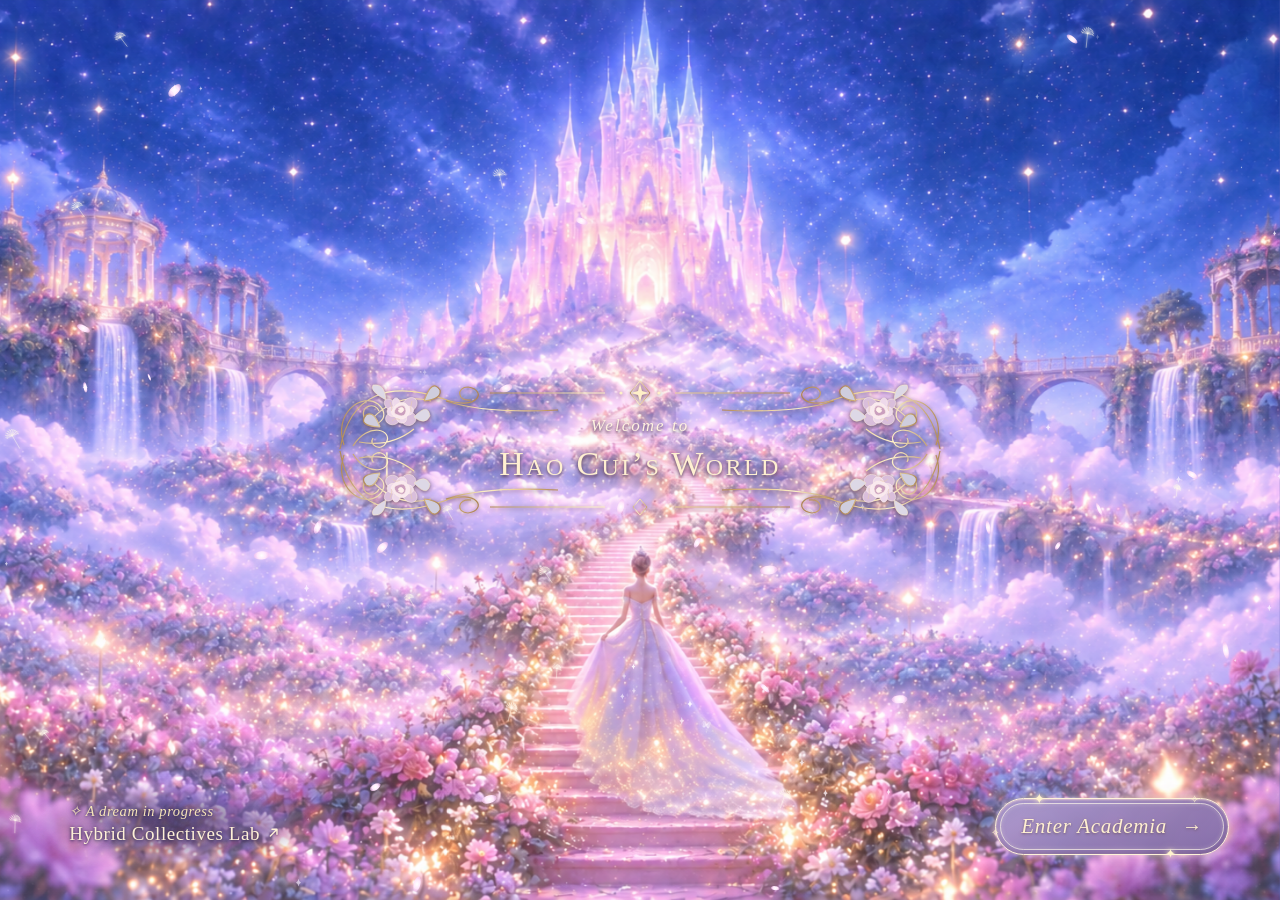
==== commit 8b533fca: "Note that the Trinity email is being phased out (preview) Co-Authored-By: Claude Opus 5.5 <noreply@a" ====
--- a/art.html
+++ b/art.html
@@ -3,4 +3,4 @@
 <html lang="en"><head><meta charset="utf-8"/><meta content="width=device-width,initial-scale=1" name="viewport"/><title>Welcome to Hao Cui’s World</title><link href="art.css?v=36" rel="stylesheet"/><link href="portrait.jpeg?v=35" rel="icon" type="image/jpeg"/></head><body class="immersed">
 <main class="dream"><div aria-label="A princess in a flowing gown approaches a luminous castle through a garden of roses" class="landscape"></div><div class="veil"></div><canvas aria-hidden="true" id="magic"></canvas></main>
 <div class="world-entry invitation-entry"><svg aria-hidden="true" class="invitation-ornament" viewbox="0 0 640 170"><defs><lineargradient id="champagne"><stop stop-color="#b18b56"></stop><stop offset=".35" stop-color="#fff1c9"></stop><stop offset=".65" stop-color="#e9cc95"></stop><stop offset="1" stop-color="#ae8453"></stop></lineargradient><g fill="none" id="sprig" stroke="url(#champagne)" stroke-width="1.2"><path d="M20 84C30 29 69 15 124 34C158 47 168 25 148 22C136 22 137 37 151 35M24 80C13 49 41 27 58 39C75 54 50 68 44 52C40 40 56 37 59 46M33 81C48 56 74 65 66 78C61 87 48 80 53 73M52 54Q77 27 111 36M39 77Q70 83 94 64"></path><g transform="translate(80 45)"><g fill="#d9bedb" stroke="#fff0ea" stroke-width=".55"><path d="M0 -3C-16 -21 -21 -4 -9 1C-23 11 -6 21 0 10C9 24 24 8 11 2C26 -8 10 -22 0 -3Z"></path><path d="M0 -2C-10 -15 -16 -4 -7 1C-16 8 -5 15 0 7C7 16 16 6 8 1C18 -6 7 -16 0 -2Z" fill="#eed9eb" transform="rotate(35)"></path><path d="M-5 -4Q3 -12 9 -3Q12 5 3 9Q-7 9 -9 2Z" fill="#f9e9ef"></path><path d="M-4 -2Q5 -8 6 1Q5 8 -2 5Q-8 4 -4 -2Z" fill="#ca9fbe"></path><path d="M-2 -1Q3 -5 4 0Q2 4 -1 2Q-3 0 0 -1" fill="#fff1ed"></path></g><g fill="none" stroke="#e9cbab" stroke-width=".55"><path d="M-10 -8Q-7 0 -9 1M12 -9Q10 -3 11 2M-8 11Q-4 7 0 10"></path></g></g><g fill="#ddd8e6" stroke="#f5e3c6" stroke-width=".6"><path d="M94 52Q108 37 110 51Q105 61 94 52M66 35Q49 26 53 20Q65 18 66 35"></path></g><path d="M104 36Q112 13 120 25Q122 34 104 36M60 62Q37 61 46 50Q54 45 60 62" fill="#cfcddd"></path><path d="M126 36Q166 49 238 45"></path></g></defs><use href="#sprig"></use><use href="#sprig" transform="translate(640 0) scale(-1 1)"></use><use href="#sprig" transform="translate(0 170) scale(1 -1)"></use><use href="#sprig" transform="translate(640 170) scale(-1 -1)"></use><g fill="none" stroke="url(#champagne)"><path d="M170 28H285M355 28H470M170 142H285M355 142H470"></path><path d="M310 28L320 16L330 28L320 40Z M313 142L320 134L327 142L320 150Z"></path></g><g fill="#fff0c8"><path d="M320 19L322 26L329 28L322 30L320 37L318 30L311 28L318 26Z"></path><circle cx="301" cy="28" r="1.6"></circle><circle cx="339" cy="28" r="1.6"></circle></g></svg><div class="entry-label" id="welcome-world"><span class="welcome-line">Welcome to</span><span class="name-line">Hao Cui’s World</span></div></div>
-<a class="lab-dream" href="https://hybridcollectives.org/"><span class="ld-small">✧ A dream in progress</span><span class="ld-name"><span class="ld-label">Hybrid Collectives Lab</span><svg aria-hidden="true" class="ld-arrow" viewBox="0 0 12 12"><path d="M3 9L9 3M4.5 3H9V7.5" fill="none" stroke="currentColor" stroke-width="1.3" stroke-linecap="round" stroke-linejoin="round"/></svg></span></a><a class="academic-entrance" href="index.html?enter=2">Enter Academia <span aria-hidden="true">→</span><i aria-hidden="true" class="rim-star rs1">✦</i><i aria-hidden="true" class="rim-star rs2">✧</i><i aria-hidden="true" class="rim-star rs3">✦</i><i aria-hidden="true" class="rim-star rs4">✧</i></a><script src="art.js?v=31"></script><script defer src="lang.js?v=26"></script></body></html>
+<a class="lab-dream" href="https://hybridcollectives.org/"><span class="ld-small">✧ A dream in progress</span><span class="ld-name"><span class="ld-label">Hybrid Collectives Lab</span><svg aria-hidden="true" class="ld-arrow" viewBox="0 0 12 12"><path d="M3 9L9 3M4.5 3H9V7.5" fill="none" stroke="currentColor" stroke-width="1.3" stroke-linecap="round" stroke-linejoin="round"/></svg></span></a><a class="academic-entrance" href="index.html?enter=2">Enter Academia <span aria-hidden="true">→</span><i aria-hidden="true" class="rim-star rs1">✦</i><i aria-hidden="true" class="rim-star rs2">✧</i><i aria-hidden="true" class="rim-star rs3">✦</i><i aria-hidden="true" class="rim-star rs4">✧</i></a><script src="art.js?v=31"></script><script defer src="lang.js?v=27"></script></body></html>
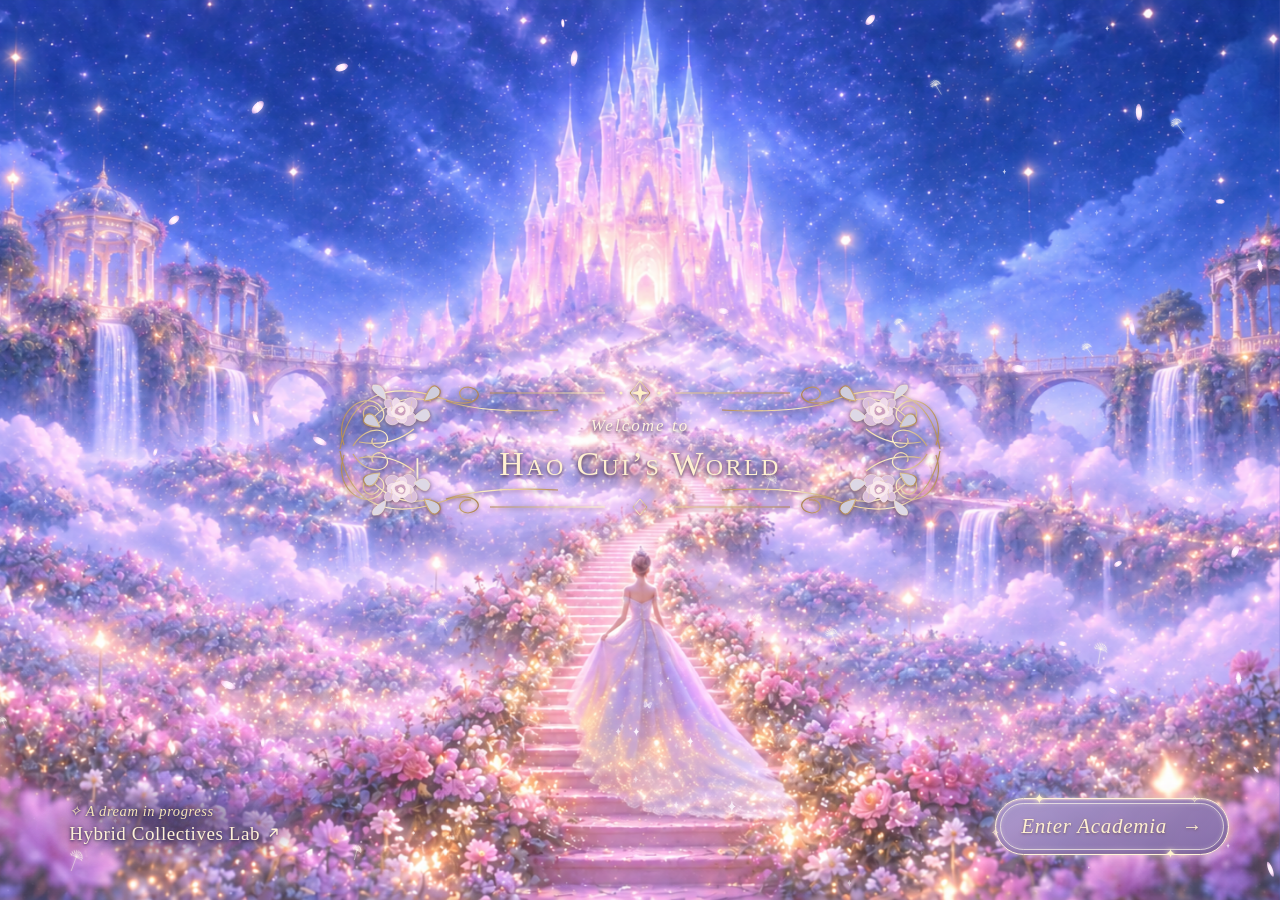
==== commit 2d630f93: "Show the Gmail address directly under the profile links (preview) Co-Authored-By: Claude Opus 5.5 <n" ====
--- a/art.html
+++ b/art.html
@@ -3,4 +3,4 @@
 <html lang="en"><head><meta charset="utf-8"/><meta content="width=device-width,initial-scale=1" name="viewport"/><title>Welcome to Hao Cui’s World</title><link href="art.css?v=36" rel="stylesheet"/><link href="portrait.jpeg?v=35" rel="icon" type="image/jpeg"/></head><body class="immersed">
 <main class="dream"><div aria-label="A princess in a flowing gown approaches a luminous castle through a garden of roses" class="landscape"></div><div class="veil"></div><canvas aria-hidden="true" id="magic"></canvas></main>
 <div class="world-entry invitation-entry"><svg aria-hidden="true" class="invitation-ornament" viewbox="0 0 640 170"><defs><lineargradient id="champagne"><stop stop-color="#b18b56"></stop><stop offset=".35" stop-color="#fff1c9"></stop><stop offset=".65" stop-color="#e9cc95"></stop><stop offset="1" stop-color="#ae8453"></stop></lineargradient><g fill="none" id="sprig" stroke="url(#champagne)" stroke-width="1.2"><path d="M20 84C30 29 69 15 124 34C158 47 168 25 148 22C136 22 137 37 151 35M24 80C13 49 41 27 58 39C75 54 50 68 44 52C40 40 56 37 59 46M33 81C48 56 74 65 66 78C61 87 48 80 53 73M52 54Q77 27 111 36M39 77Q70 83 94 64"></path><g transform="translate(80 45)"><g fill="#d9bedb" stroke="#fff0ea" stroke-width=".55"><path d="M0 -3C-16 -21 -21 -4 -9 1C-23 11 -6 21 0 10C9 24 24 8 11 2C26 -8 10 -22 0 -3Z"></path><path d="M0 -2C-10 -15 -16 -4 -7 1C-16 8 -5 15 0 7C7 16 16 6 8 1C18 -6 7 -16 0 -2Z" fill="#eed9eb" transform="rotate(35)"></path><path d="M-5 -4Q3 -12 9 -3Q12 5 3 9Q-7 9 -9 2Z" fill="#f9e9ef"></path><path d="M-4 -2Q5 -8 6 1Q5 8 -2 5Q-8 4 -4 -2Z" fill="#ca9fbe"></path><path d="M-2 -1Q3 -5 4 0Q2 4 -1 2Q-3 0 0 -1" fill="#fff1ed"></path></g><g fill="none" stroke="#e9cbab" stroke-width=".55"><path d="M-10 -8Q-7 0 -9 1M12 -9Q10 -3 11 2M-8 11Q-4 7 0 10"></path></g></g><g fill="#ddd8e6" stroke="#f5e3c6" stroke-width=".6"><path d="M94 52Q108 37 110 51Q105 61 94 52M66 35Q49 26 53 20Q65 18 66 35"></path></g><path d="M104 36Q112 13 120 25Q122 34 104 36M60 62Q37 61 46 50Q54 45 60 62" fill="#cfcddd"></path><path d="M126 36Q166 49 238 45"></path></g></defs><use href="#sprig"></use><use href="#sprig" transform="translate(640 0) scale(-1 1)"></use><use href="#sprig" transform="translate(0 170) scale(1 -1)"></use><use href="#sprig" transform="translate(640 170) scale(-1 -1)"></use><g fill="none" stroke="url(#champagne)"><path d="M170 28H285M355 28H470M170 142H285M355 142H470"></path><path d="M310 28L320 16L330 28L320 40Z M313 142L320 134L327 142L320 150Z"></path></g><g fill="#fff0c8"><path d="M320 19L322 26L329 28L322 30L320 37L318 30L311 28L318 26Z"></path><circle cx="301" cy="28" r="1.6"></circle><circle cx="339" cy="28" r="1.6"></circle></g></svg><div class="entry-label" id="welcome-world"><span class="welcome-line">Welcome to</span><span class="name-line">Hao Cui’s World</span></div></div>
-<a class="lab-dream" href="https://hybridcollectives.org/"><span class="ld-small">✧ A dream in progress</span><span class="ld-name"><span class="ld-label">Hybrid Collectives Lab</span><svg aria-hidden="true" class="ld-arrow" viewBox="0 0 12 12"><path d="M3 9L9 3M4.5 3H9V7.5" fill="none" stroke="currentColor" stroke-width="1.3" stroke-linecap="round" stroke-linejoin="round"/></svg></span></a><a class="academic-entrance" href="index.html?enter=2">Enter Academia <span aria-hidden="true">→</span><i aria-hidden="true" class="rim-star rs1">✦</i><i aria-hidden="true" class="rim-star rs2">✧</i><i aria-hidden="true" class="rim-star rs3">✦</i><i aria-hidden="true" class="rim-star rs4">✧</i></a><script src="art.js?v=31"></script><script defer src="lang.js?v=27"></script></body></html>
+<a class="lab-dream" href="https://hybridcollectives.org/"><span class="ld-small">✧ A dream in progress</span><span class="ld-name"><span class="ld-label">Hybrid Collectives Lab</span><svg aria-hidden="true" class="ld-arrow" viewBox="0 0 12 12"><path d="M3 9L9 3M4.5 3H9V7.5" fill="none" stroke="currentColor" stroke-width="1.3" stroke-linecap="round" stroke-linejoin="round"/></svg></span></a><a class="academic-entrance" href="index.html?enter=2">Enter Academia <span aria-hidden="true">→</span><i aria-hidden="true" class="rim-star rs1">✦</i><i aria-hidden="true" class="rim-star rs2">✧</i><i aria-hidden="true" class="rim-star rs3">✦</i><i aria-hidden="true" class="rim-star rs4">✧</i></a><script src="art.js?v=31"></script><script defer src="lang.js?v=28"></script></body></html>
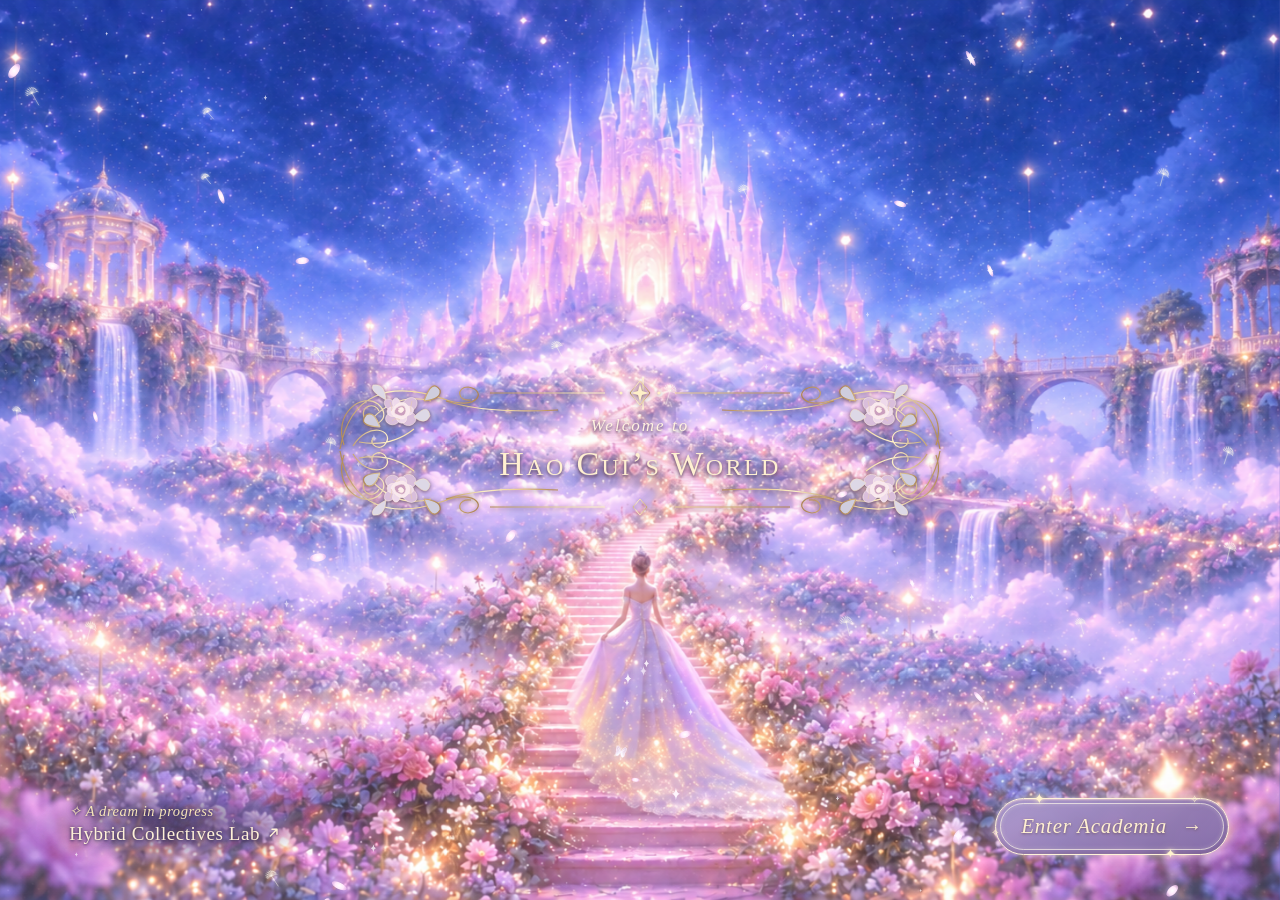
==== commit c37fa295: "Remove the Trinity profile link Co-Authored-By: Claude Opus 5.5 <noreply@anthropic.com> Claude-Sessi" ====
--- a/art.html
+++ b/art.html
@@ -3,4 +3,4 @@
 <html lang="en"><head><meta charset="utf-8"/><meta content="width=device-width,initial-scale=1" name="viewport"/><title>Welcome to Hao Cui’s World</title><link href="art.css?v=36" rel="stylesheet"/><link href="portrait.jpeg?v=35" rel="icon" type="image/jpeg"/></head><body class="immersed">
 <main class="dream"><div aria-label="A princess in a flowing gown approaches a luminous castle through a garden of roses" class="landscape"></div><div class="veil"></div><canvas aria-hidden="true" id="magic"></canvas></main>
 <div class="world-entry invitation-entry"><svg aria-hidden="true" class="invitation-ornament" viewbox="0 0 640 170"><defs><lineargradient id="champagne"><stop stop-color="#b18b56"></stop><stop offset=".35" stop-color="#fff1c9"></stop><stop offset=".65" stop-color="#e9cc95"></stop><stop offset="1" stop-color="#ae8453"></stop></lineargradient><g fill="none" id="sprig" stroke="url(#champagne)" stroke-width="1.2"><path d="M20 84C30 29 69 15 124 34C158 47 168 25 148 22C136 22 137 37 151 35M24 80C13 49 41 27 58 39C75 54 50 68 44 52C40 40 56 37 59 46M33 81C48 56 74 65 66 78C61 87 48 80 53 73M52 54Q77 27 111 36M39 77Q70 83 94 64"></path><g transform="translate(80 45)"><g fill="#d9bedb" stroke="#fff0ea" stroke-width=".55"><path d="M0 -3C-16 -21 -21 -4 -9 1C-23 11 -6 21 0 10C9 24 24 8 11 2C26 -8 10 -22 0 -3Z"></path><path d="M0 -2C-10 -15 -16 -4 -7 1C-16 8 -5 15 0 7C7 16 16 6 8 1C18 -6 7 -16 0 -2Z" fill="#eed9eb" transform="rotate(35)"></path><path d="M-5 -4Q3 -12 9 -3Q12 5 3 9Q-7 9 -9 2Z" fill="#f9e9ef"></path><path d="M-4 -2Q5 -8 6 1Q5 8 -2 5Q-8 4 -4 -2Z" fill="#ca9fbe"></path><path d="M-2 -1Q3 -5 4 0Q2 4 -1 2Q-3 0 0 -1" fill="#fff1ed"></path></g><g fill="none" stroke="#e9cbab" stroke-width=".55"><path d="M-10 -8Q-7 0 -9 1M12 -9Q10 -3 11 2M-8 11Q-4 7 0 10"></path></g></g><g fill="#ddd8e6" stroke="#f5e3c6" stroke-width=".6"><path d="M94 52Q108 37 110 51Q105 61 94 52M66 35Q49 26 53 20Q65 18 66 35"></path></g><path d="M104 36Q112 13 120 25Q122 34 104 36M60 62Q37 61 46 50Q54 45 60 62" fill="#cfcddd"></path><path d="M126 36Q166 49 238 45"></path></g></defs><use href="#sprig"></use><use href="#sprig" transform="translate(640 0) scale(-1 1)"></use><use href="#sprig" transform="translate(0 170) scale(1 -1)"></use><use href="#sprig" transform="translate(640 170) scale(-1 -1)"></use><g fill="none" stroke="url(#champagne)"><path d="M170 28H285M355 28H470M170 142H285M355 142H470"></path><path d="M310 28L320 16L330 28L320 40Z M313 142L320 134L327 142L320 150Z"></path></g><g fill="#fff0c8"><path d="M320 19L322 26L329 28L322 30L320 37L318 30L311 28L318 26Z"></path><circle cx="301" cy="28" r="1.6"></circle><circle cx="339" cy="28" r="1.6"></circle></g></svg><div class="entry-label" id="welcome-world"><span class="welcome-line">Welcome to</span><span class="name-line">Hao Cui’s World</span></div></div>
-<a class="lab-dream" href="https://hybridcollectives.org/"><span class="ld-small">✧ A dream in progress</span><span class="ld-name"><span class="ld-label">Hybrid Collectives Lab</span><svg aria-hidden="true" class="ld-arrow" viewBox="0 0 12 12"><path d="M3 9L9 3M4.5 3H9V7.5" fill="none" stroke="currentColor" stroke-width="1.3" stroke-linecap="round" stroke-linejoin="round"/></svg></span></a><a class="academic-entrance" href="index.html?enter=2">Enter Academia <span aria-hidden="true">→</span><i aria-hidden="true" class="rim-star rs1">✦</i><i aria-hidden="true" class="rim-star rs2">✧</i><i aria-hidden="true" class="rim-star rs3">✦</i><i aria-hidden="true" class="rim-star rs4">✧</i></a><script src="art.js?v=31"></script><script defer src="lang.js?v=28"></script></body></html>
+<a class="lab-dream" href="https://hybridcollectives.org/"><span class="ld-small">✧ A dream in progress</span><span class="ld-name"><span class="ld-label">Hybrid Collectives Lab</span><svg aria-hidden="true" class="ld-arrow" viewBox="0 0 12 12"><path d="M3 9L9 3M4.5 3H9V7.5" fill="none" stroke="currentColor" stroke-width="1.3" stroke-linecap="round" stroke-linejoin="round"/></svg></span></a><a class="academic-entrance" href="index.html?enter=2">Enter Academia <span aria-hidden="true">→</span><i aria-hidden="true" class="rim-star rs1">✦</i><i aria-hidden="true" class="rim-star rs2">✧</i><i aria-hidden="true" class="rim-star rs3">✦</i><i aria-hidden="true" class="rim-star rs4">✧</i></a><script src="art.js?v=31"></script><script defer src="lang.js?v=29"></script></body></html>
